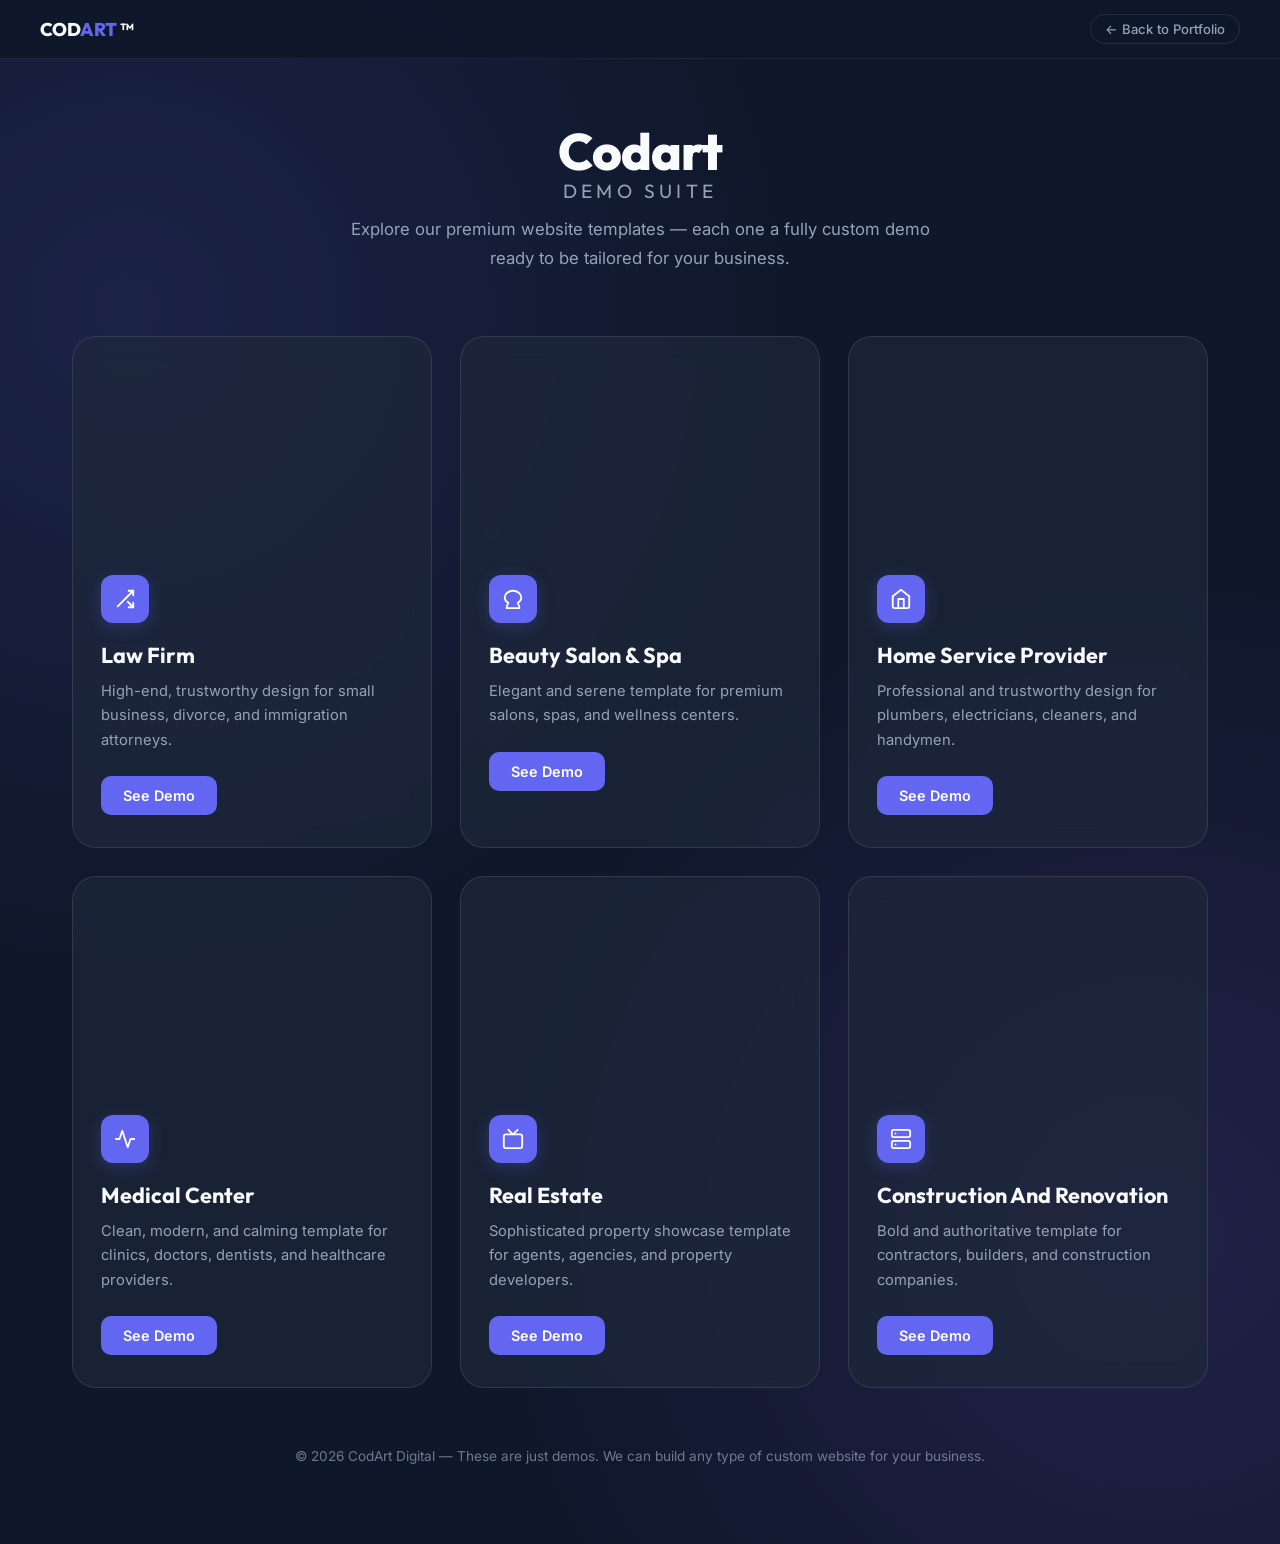
==== demos.html @ 300d822e "Add files via upload" ====
<!DOCTYPE html>
<html lang="en">

<head>
    <meta charset="UTF-8" />
    <meta name="viewport" content="width=device-width, initial-scale=1.0" />
    <title>Demo Suite | CodArt Premium Templates</title>
    <meta name="description"
        content="Explore CodArt's premium website demo templates — fully custom designs ready for any local business." />
    <link rel="preconnect" href="https://fonts.googleapis.com">
    <link rel="preconnect" href="https://fonts.gstatic.com" crossorigin>
    <link
        href="https://fonts.googleapis.com/css2?family=Inter:wght@400;500;600;700&family=Outfit:wght@400;600;800&display=swap"
        rel="stylesheet">
    <style>
        /* ── Variables ── */
        :root {
            --bg-color: #0f172a;
            --card-bg: rgba(30, 41, 59, 0.7);
            --card-border: rgba(255, 255, 255, 0.1);
            --accent-color: #6366f1;
            --accent-glow: rgba(99, 102, 241, 0.25);
            --text-primary: #f8fafc;
            --text-secondary: #94a3b8;
            --font-heading: 'Outfit', sans-serif;
            --font-body: 'Inter', sans-serif;
            --gold: #c9a227;
        }

        *,
        *::before,
        *::after {
            margin: 0;
            padding: 0;
            box-sizing: border-box;
        }

        html {
            scroll-behavior: smooth;
        }

        body {
            background-color: var(--bg-color);
            color: var(--text-primary);
            font-family: var(--font-body);
            min-height: 100vh;
            background-image:
                radial-gradient(circle at 10% 20%, rgba(99, 102, 241, 0.15) 0%, transparent 40%),
                radial-gradient(circle at 90% 80%, rgba(139, 92, 246, 0.15) 0%, transparent 40%);
        }

        /* ── Top Bar ── */
        .top-bar {
            position: sticky;
            top: 0;
            z-index: 100;
            background: rgba(15, 23, 42, 0.85);
            backdrop-filter: blur(16px);
            border-bottom: 1px solid rgba(255, 255, 255, 0.06);
            padding: 14px 40px;
            display: flex;
            align-items: center;
            justify-content: space-between;
        }

        .top-bar-brand {
            font-family: var(--font-heading);
            font-size: 1.15rem;
            font-weight: 800;
            letter-spacing: -0.01em;
            color: var(--text-primary);
            text-decoration: none;
        }

        .top-bar-brand span {
            color: var(--accent-color);
        }

        .back-link {
            display: inline-flex;
            align-items: center;
            gap: 6px;
            font-size: 0.82rem;
            font-weight: 500;
            color: var(--text-secondary);
            text-decoration: none;
            padding: 6px 14px;
            border: 1px solid rgba(255, 255, 255, 0.1);
            border-radius: 50px;
            transition: all 0.2s ease;
        }

        .back-link:hover {
            color: var(--text-primary);
            border-color: rgba(255, 255, 255, 0.3);
            background: rgba(255, 255, 255, 0.04);
        }

        /* ── Page Layout ── */
        .dashboard-container {
            width: 100%;
            max-width: 1200px;
            margin: 0 auto;
            padding: 60px 32px 80px;
            text-align: center;
        }

        /* ── Header ── */
        .dash-header {
            margin-bottom: 64px;
        }

        .logo {
            font-family: var(--font-heading);
            font-size: clamp(2.2rem, 5vw, 3.2rem);
            font-weight: 800;
            letter-spacing: -0.02em;
            margin-bottom: 12px;
        }

        .logo span {
            display: block;
            font-size: clamp(0.9rem, 2vw, 1.2rem);
            font-weight: 400;
            color: var(--text-secondary);
            text-transform: uppercase;
            letter-spacing: 0.22em;
            margin-top: -4px;
        }

        .subtitle {
            color: var(--text-secondary);
            font-size: 1.05rem;
            max-width: 580px;
            margin: 0 auto;
            line-height: 1.7;
        }

        /* ── Grid ── */
        .demo-grid {
            display: grid;
            grid-template-columns: repeat(auto-fit, minmax(320px, 1fr));
            gap: 28px;
            margin-bottom: 60px;
        }

        /* ── Card ── */
        .demo-card {
            background: var(--card-bg);
            border: 1px solid var(--card-border);
            border-radius: 24px;
            overflow: hidden;
            transition: transform 0.3s cubic-bezier(0.34, 1.56, 0.64, 1), box-shadow 0.3s ease, border-color 0.3s ease;
            backdrop-filter: blur(12px);
            text-align: left;
        }

        .demo-card:hover {
            transform: translateY(-10px);
            box-shadow: 0 20px 40px rgba(0, 0, 0, 0.4), 0 0 20px var(--accent-glow);
            border-color: rgba(99, 102, 241, 0.3);
        }

        .card-image {
            height: 210px;
            background-size: cover;
            background-position: center top;
            position: relative;
        }

        .law-image {
            background-image: url('https://images.unsplash.com/photo-1589829545856-d10d557cf95f?auto=format&fit=crop&q=80&w=800');
        }

        .beauty-image {
            background-image: url('https://images.unsplash.com/photo-1560750588-73207b1ef5b8?auto=format&fit=crop&q=80&w=800');
        }

        .home-service-image {
            background-image: url('https://images.unsplash.com/photo-1558618666-fcd25c85cd64?auto=format&fit=crop&q=80&w=800');
        }

        .medical-image {
            background-image: url('https://images.unsplash.com/photo-1519494026892-80bbd2d6fd0d?auto=format&fit=crop&q=80&w=800');
        }

        .real-estate-image {
            background-image: url('https://images.unsplash.com/photo-1560518883-ce09059eeffa?auto=format&fit=crop&q=80&w=800');
        }

        .construction-image {
            background-image: url('https://images.unsplash.com/photo-1504307651254-35680f356dfd?auto=format&fit=crop&q=80&w=800');
        }

        /* Coming soon overlay on card image */
        .card-image.coming-soon-img::after {
            content: 'COMING SOON';
            position: absolute;
            top: 12px;
            right: 12px;
            background: rgba(99, 102, 241, 0.85);
            color: #fff;
            font-size: 0.65rem;
            font-weight: 700;
            letter-spacing: 0.12em;
            padding: 4px 10px;
            border-radius: 50px;
        }

        .card-content {
            padding: 28px 28px 32px;
            position: relative;
        }

        .icon-wrap {
            width: 48px;
            height: 48px;
            background: var(--accent-color);
            border-radius: 12px;
            display: flex;
            align-items: center;
            justify-content: center;
            margin-bottom: 18px;
            box-shadow: 0 4px 16px var(--accent-glow);
        }

        .icon-wrap svg {
            color: white;
            width: 22px;
            height: 22px;
        }

        .card-content h3 {
            font-family: var(--font-heading);
            font-size: 1.35rem;
            font-weight: 700;
            margin-bottom: 10px;
            color: var(--text-primary);
        }

        .card-content p {
            color: var(--text-secondary);
            line-height: 1.65;
            margin-bottom: 24px;
            font-size: 0.92rem;
        }

        /* ── Buttons ── */
        .btn-demo {
            display: inline-flex;
            align-items: center;
            gap: 8px;
            padding: 11px 22px;
            background: var(--accent-color);
            color: white;
            text-decoration: none;
            border-radius: 10px;
            font-weight: 600;
            font-size: 0.9rem;
            transition: filter 0.2s ease, transform 0.2s ease;
        }

        .btn-demo:hover {
            filter: brightness(1.15);
            transform: translateY(-1px);
        }

        .btn-demo.coming-soon {
            background: rgba(99, 102, 241, 0.12);
            color: #818cf8;
            border: 1px solid rgba(99, 102, 241, 0.3);
            cursor: not-allowed;
            pointer-events: none;
            font-size: 0.8rem;
            letter-spacing: 0.08em;
            text-transform: uppercase;
        }

        /* ── Footer ── */
        .dash-footer {
            color: var(--text-secondary);
            font-size: 0.85rem;
            opacity: 0.7;
        }

        /* ── Responsive ── */
        @media (max-width: 600px) {
            .top-bar {
                padding: 12px 20px;
            }

            .dashboard-container {
                padding: 40px 20px 60px;
            }
        }
    </style>
</head>

<body>

    <!-- Top navigation bar -->
    <div class="top-bar">
        <a href="index.html" class="top-bar-brand">COD<span>ART</span> ™</a>
        <a href="index.html" class="back-link">← Back to Portfolio</a>
    </div>

    <div class="dashboard-container">

        <header class="dash-header">
            <h1 class="logo">Codart <span>Demo Suite</span></h1>
            <p class="subtitle">Explore our premium website templates — each one a fully custom demo ready to be
                tailored for your business.</p>
        </header>

        <main class="demo-grid">

            <!-- Law Firm Demo -->
            <div class="demo-card">
                <div class="card-image law-image"></div>
                <div class="card-content">
                    <div class="icon-wrap">
                        <svg xmlns="http://www.w3.org/2000/svg" width="22" height="22" viewBox="0 0 24 24" fill="none"
                            stroke="currentColor" stroke-width="2" stroke-linecap="round" stroke-linejoin="round">
                            <polyline points="16 3 21 3 21 8"></polyline>
                            <line x1="4" y1="20" x2="21" y2="3"></line>
                            <polyline points="21 16 21 21 16 21"></polyline>
                            <line x1="15" y1="15" x2="21" y2="21"></line>
                        </svg>
                    </div>
                    <h3>Law Firm</h3>
                    <p>High-end, trustworthy design for small business, divorce, and immigration attorneys.</p>
                    <!-- Replace href="#" with the live hosted URL once deployed, and remove class "coming-soon" -->
                    <a href="https://law-firm-seven-blush.vercel.app/" target="_blank" class="btn-demo">See Demo</a>
                </div>
            </div>

            <!-- Beauty Salon Demo -->
            <div class="demo-card">
                <div class="card-image beauty-image"></div>
                <div class="card-content">
                    <div class="icon-wrap">
                        <svg xmlns="http://www.w3.org/2000/svg" width="22" height="22" viewBox="0 0 24 24" fill="none"
                            stroke="currentColor" stroke-width="2" stroke-linecap="round" stroke-linejoin="round">
                            <path
                                d="M12 3c-4.97 0-9 3.185-9 7.115 0 2.557 1.522 4.82 3.889 6.115C6 17.66 5 19.915 5 22h14c0-2.085-1-4.34-1.889-5.77C19.478 14.935 21 12.672 21 10.115 21 6.185 16.97 3 12 3z">
                            </path>
                        </svg>
                    </div>
                    <h3>Beauty Salon &amp; Spa</h3>
                    <p>Elegant and serene template for premium salons, spas, and wellness centers.</p>
                    <!-- Replace href="#" with the live hosted URL once deployed, and remove class "coming-soon" -->
                    <a href="https://beauty-salon-mocha-xi.vercel.app/" target="_blank" class="btn-demo">See Demo</a>
                </div>
            </div>

            <!-- Home Service Provider Demo -->
            <div class="demo-card">
                <div class="card-image home-service-image"></div>
                <div class="card-content">
                    <div class="icon-wrap">
                        <svg xmlns="http://www.w3.org/2000/svg" width="22" height="22" viewBox="0 0 24 24" fill="none"
                            stroke="currentColor" stroke-width="2" stroke-linecap="round" stroke-linejoin="round">
                            <path d="M3 9l9-7 9 7v11a2 2 0 0 1-2 2H5a2 2 0 0 1-2-2z"></path>
                            <polyline points="9 22 9 12 15 12 15 22"></polyline>
                        </svg>
                    </div>
                    <h3>Home Service Provider</h3>
                    <p>Professional and trustworthy design for plumbers, electricians, cleaners, and handymen.</p>
                    <a href="https://home-services-omega.vercel.app/" target="_blank" class="btn-demo">See Demo</a>
                </div>
            </div>

            <!-- Medical Center Demo -->
            <div class="demo-card">
                <div class="card-image medical-image"></div>
                <div class="card-content">
                    <div class="icon-wrap">
                        <svg xmlns="http://www.w3.org/2000/svg" width="22" height="22" viewBox="0 0 24 24" fill="none"
                            stroke="currentColor" stroke-width="2" stroke-linecap="round" stroke-linejoin="round">
                            <path d="M22 12h-4l-3 9L9 3l-3 9H2"></path>
                        </svg>
                    </div>
                    <h3>Medical Center</h3>
                    <p>Clean, modern, and calming template for clinics, doctors, dentists, and healthcare providers.</p>
                    <a href="https://medical-center-lake.vercel.app/" target="_blank" class="btn-demo">See Demo</a>
                </div>
            </div>

            <!-- Real Estate Demo -->
            <div class="demo-card">
                <div class="card-image real-estate-image"></div>
                <div class="card-content">
                    <div class="icon-wrap">
                        <svg xmlns="http://www.w3.org/2000/svg" width="22" height="22" viewBox="0 0 24 24" fill="none"
                            stroke="currentColor" stroke-width="2" stroke-linecap="round" stroke-linejoin="round">
                            <rect x="2" y="7" width="20" height="15" rx="2" ry="2"></rect>
                            <polyline points="17 2 12 7 7 2"></polyline>
                        </svg>
                    </div>
                    <h3>Real Estate</h3>
                    <p>Sophisticated property showcase template for agents, agencies, and property developers.</p>
                    <a href="https://real-estate-one-sooty.vercel.app/" target="_blank" class="btn-demo">See
                        Demo</a>
                </div>
            </div>

            <!-- Construction Demo -->
            <div class="demo-card">
                <div class="card-image construction-image"></div>
                <div class="card-content">
                    <div class="icon-wrap">
                        <svg xmlns="http://www.w3.org/2000/svg" width="22" height="22" viewBox="0 0 24 24" fill="none"
                            stroke="currentColor" stroke-width="2" stroke-linecap="round" stroke-linejoin="round">
                            <rect x="2" y="2" width="20" height="8" rx="2" ry="2"></rect>
                            <rect x="2" y="14" width="20" height="8" rx="2" ry="2"></rect>
                            <line x1="6" y1="6" x2="6.01" y2="6"></line>
                            <line x1="6" y1="18" x2="6.01" y2="18"></line>
                        </svg>
                    </div>
                    <h3>Construction And Renovation</h3>
                    <p>Bold and authoritative template for contractors, builders, and construction companies.</p>
                    <a href="https://home-renovation-navy.vercel.app/" target="_blank" class="btn-demo">See Demo</a>
                </div>
            </div>

        </main>

        <footer class="dash-footer">
            <p>&copy; 2026 CodArt Digital &mdash; These are just demos. We can build any type of custom website for your
                business.</p>
        </footer>

    </div>

</body>

</html>
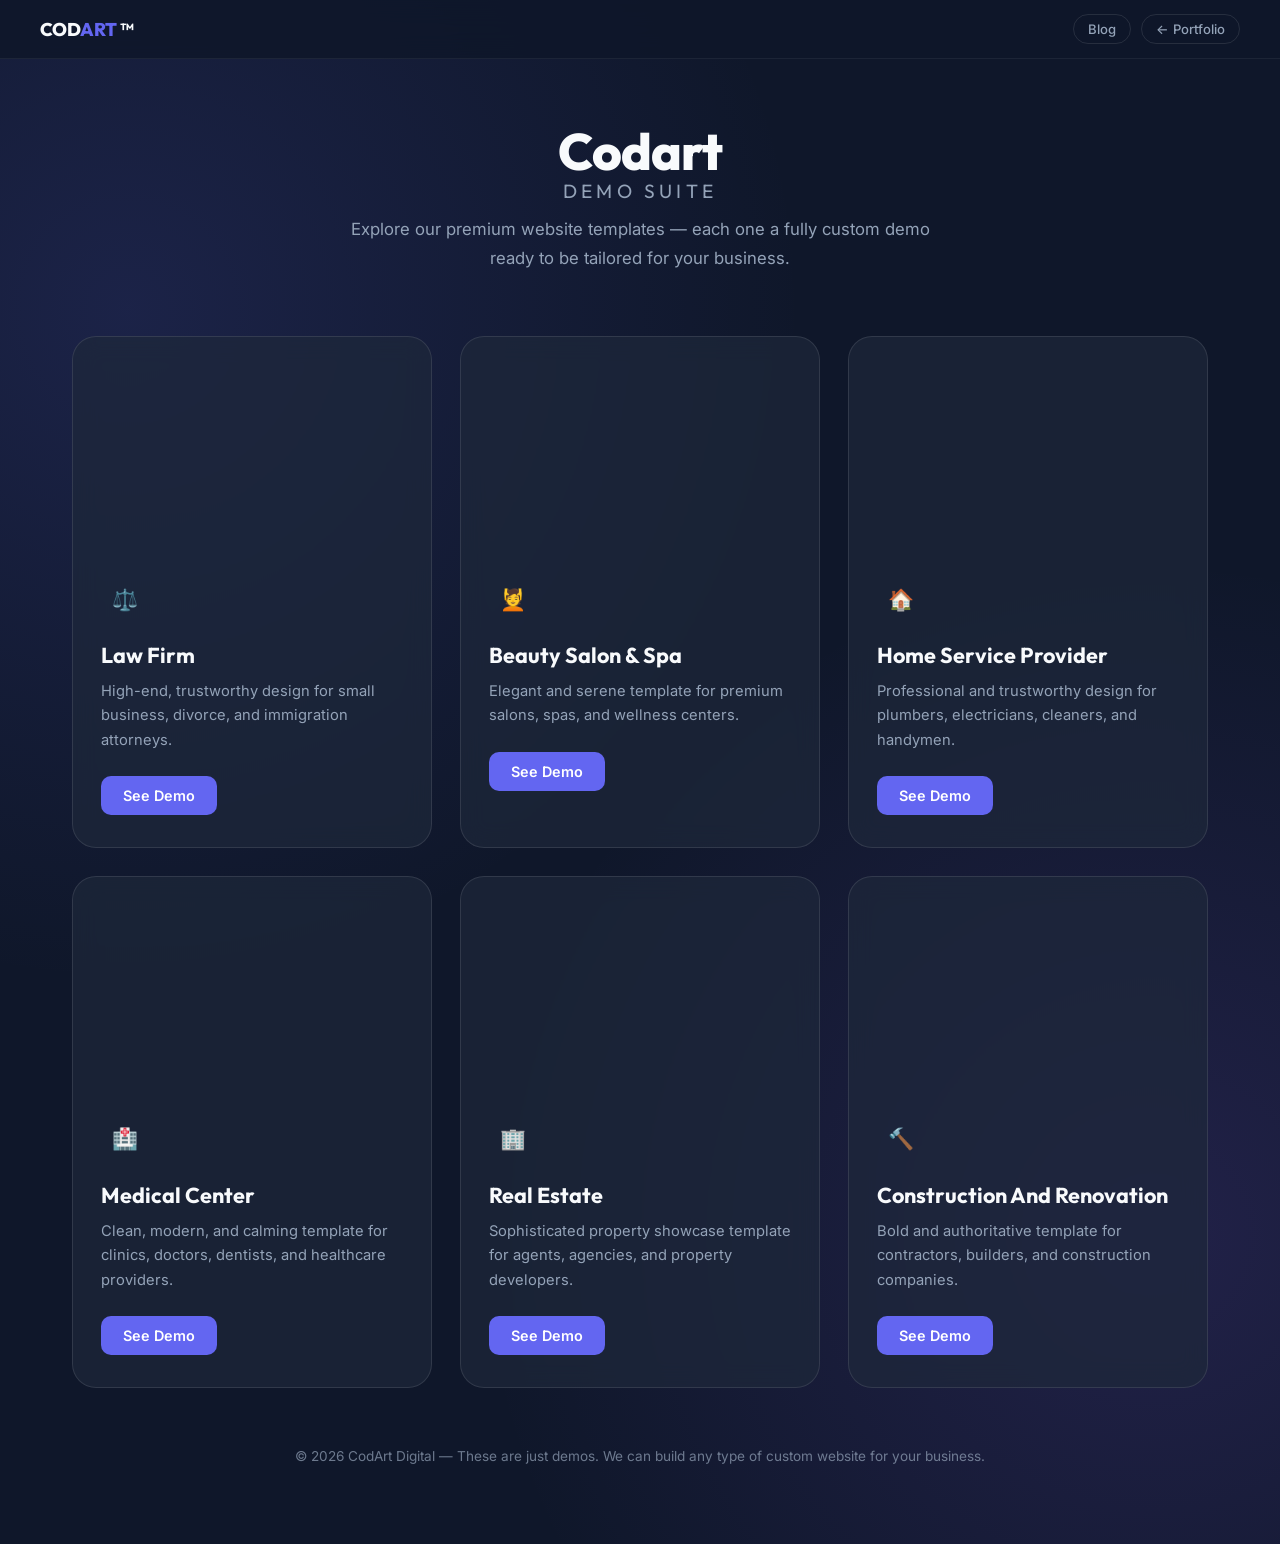
==== commit 8466e83d: "version 2.0" ====
--- a/demos.html
+++ b/demos.html
@@ -1,437 +1,368 @@
-<!DOCTYPE html>
-<html lang="en">
-
-<head>
-    <meta charset="UTF-8" />
-    <meta name="viewport" content="width=device-width, initial-scale=1.0" />
-    <title>Demo Suite | CodArt Premium Templates</title>
-    <meta name="description"
-        content="Explore CodArt's premium website demo templates — fully custom designs ready for any local business." />
-    <link rel="preconnect" href="https://fonts.googleapis.com">
-    <link rel="preconnect" href="https://fonts.gstatic.com" crossorigin>
-    <link
-        href="https://fonts.googleapis.com/css2?family=Inter:wght@400;500;600;700&family=Outfit:wght@400;600;800&display=swap"
-        rel="stylesheet">
-    <style>
-        /* ── Variables ── */
-        :root {
-            --bg-color: #0f172a;
-            --card-bg: rgba(30, 41, 59, 0.7);
-            --card-border: rgba(255, 255, 255, 0.1);
-            --accent-color: #6366f1;
-            --accent-glow: rgba(99, 102, 241, 0.25);
-            --text-primary: #f8fafc;
-            --text-secondary: #94a3b8;
-            --font-heading: 'Outfit', sans-serif;
-            --font-body: 'Inter', sans-serif;
-            --gold: #c9a227;
-        }
-
-        *,
-        *::before,
-        *::after {
-            margin: 0;
-            padding: 0;
-            box-sizing: border-box;
-        }
-
-        html {
-            scroll-behavior: smooth;
-        }
-
-        body {
-            background-color: var(--bg-color);
-            color: var(--text-primary);
-            font-family: var(--font-body);
-            min-height: 100vh;
-            background-image:
-                radial-gradient(circle at 10% 20%, rgba(99, 102, 241, 0.15) 0%, transparent 40%),
-                radial-gradient(circle at 90% 80%, rgba(139, 92, 246, 0.15) 0%, transparent 40%);
-        }
-
-        /* ── Top Bar ── */
-        .top-bar {
-            position: sticky;
-            top: 0;
-            z-index: 100;
-            background: rgba(15, 23, 42, 0.85);
-            backdrop-filter: blur(16px);
-            border-bottom: 1px solid rgba(255, 255, 255, 0.06);
-            padding: 14px 40px;
-            display: flex;
-            align-items: center;
-            justify-content: space-between;
-        }
-
-        .top-bar-brand {
-            font-family: var(--font-heading);
-            font-size: 1.15rem;
-            font-weight: 800;
-            letter-spacing: -0.01em;
-            color: var(--text-primary);
-            text-decoration: none;
-        }
-
-        .top-bar-brand span {
-            color: var(--accent-color);
-        }
-
-        .back-link {
-            display: inline-flex;
-            align-items: center;
-            gap: 6px;
-            font-size: 0.82rem;
-            font-weight: 500;
-            color: var(--text-secondary);
-            text-decoration: none;
-            padding: 6px 14px;
-            border: 1px solid rgba(255, 255, 255, 0.1);
-            border-radius: 50px;
-            transition: all 0.2s ease;
-        }
-
-        .back-link:hover {
-            color: var(--text-primary);
-            border-color: rgba(255, 255, 255, 0.3);
-            background: rgba(255, 255, 255, 0.04);
-        }
-
-        /* ── Page Layout ── */
-        .dashboard-container {
-            width: 100%;
-            max-width: 1200px;
-            margin: 0 auto;
-            padding: 60px 32px 80px;
-            text-align: center;
-        }
-
-        /* ── Header ── */
-        .dash-header {
-            margin-bottom: 64px;
-        }
-
-        .logo {
-            font-family: var(--font-heading);
-            font-size: clamp(2.2rem, 5vw, 3.2rem);
-            font-weight: 800;
-            letter-spacing: -0.02em;
-            margin-bottom: 12px;
-        }
-
-        .logo span {
-            display: block;
-            font-size: clamp(0.9rem, 2vw, 1.2rem);
-            font-weight: 400;
-            color: var(--text-secondary);
-            text-transform: uppercase;
-            letter-spacing: 0.22em;
-            margin-top: -4px;
-        }
-
-        .subtitle {
-            color: var(--text-secondary);
-            font-size: 1.05rem;
-            max-width: 580px;
-            margin: 0 auto;
-            line-height: 1.7;
-        }
-
-        /* ── Grid ── */
-        .demo-grid {
-            display: grid;
-            grid-template-columns: repeat(auto-fit, minmax(320px, 1fr));
-            gap: 28px;
-            margin-bottom: 60px;
-        }
-
-        /* ── Card ── */
-        .demo-card {
-            background: var(--card-bg);
-            border: 1px solid var(--card-border);
-            border-radius: 24px;
-            overflow: hidden;
-            transition: transform 0.3s cubic-bezier(0.34, 1.56, 0.64, 1), box-shadow 0.3s ease, border-color 0.3s ease;
-            backdrop-filter: blur(12px);
-            text-align: left;
-        }
-
-        .demo-card:hover {
-            transform: translateY(-10px);
-            box-shadow: 0 20px 40px rgba(0, 0, 0, 0.4), 0 0 20px var(--accent-glow);
-            border-color: rgba(99, 102, 241, 0.3);
-        }
-
-        .card-image {
-            height: 210px;
-            background-size: cover;
-            background-position: center top;
-            position: relative;
-        }
-
-        .law-image {
-            background-image: url('https://images.unsplash.com/photo-1589829545856-d10d557cf95f?auto=format&fit=crop&q=80&w=800');
-        }
-
-        .beauty-image {
-            background-image: url('https://images.unsplash.com/photo-1560750588-73207b1ef5b8?auto=format&fit=crop&q=80&w=800');
-        }
-
-        .home-service-image {
-            background-image: url('https://images.unsplash.com/photo-1558618666-fcd25c85cd64?auto=format&fit=crop&q=80&w=800');
-        }
-
-        .medical-image {
-            background-image: url('https://images.unsplash.com/photo-1519494026892-80bbd2d6fd0d?auto=format&fit=crop&q=80&w=800');
-        }
-
-        .real-estate-image {
-            background-image: url('https://images.unsplash.com/photo-1560518883-ce09059eeffa?auto=format&fit=crop&q=80&w=800');
-        }
-
-        .construction-image {
-            background-image: url('https://images.unsplash.com/photo-1504307651254-35680f356dfd?auto=format&fit=crop&q=80&w=800');
-        }
-
-        /* Coming soon overlay on card image */
-        .card-image.coming-soon-img::after {
-            content: 'COMING SOON';
-            position: absolute;
-            top: 12px;
-            right: 12px;
-            background: rgba(99, 102, 241, 0.85);
-            color: #fff;
-            font-size: 0.65rem;
-            font-weight: 700;
-            letter-spacing: 0.12em;
-            padding: 4px 10px;
-            border-radius: 50px;
-        }
-
-        .card-content {
-            padding: 28px 28px 32px;
-            position: relative;
-        }
-
-        .icon-wrap {
-            width: 48px;
-            height: 48px;
-            background: var(--accent-color);
-            border-radius: 12px;
-            display: flex;
-            align-items: center;
-            justify-content: center;
-            margin-bottom: 18px;
-            box-shadow: 0 4px 16px var(--accent-glow);
-        }
-
-        .icon-wrap svg {
-            color: white;
-            width: 22px;
-            height: 22px;
-        }
-
-        .card-content h3 {
-            font-family: var(--font-heading);
-            font-size: 1.35rem;
-            font-weight: 700;
-            margin-bottom: 10px;
-            color: var(--text-primary);
-        }
-
-        .card-content p {
-            color: var(--text-secondary);
-            line-height: 1.65;
-            margin-bottom: 24px;
-            font-size: 0.92rem;
-        }
-
-        /* ── Buttons ── */
-        .btn-demo {
-            display: inline-flex;
-            align-items: center;
-            gap: 8px;
-            padding: 11px 22px;
-            background: var(--accent-color);
-            color: white;
-            text-decoration: none;
-            border-radius: 10px;
-            font-weight: 600;
-            font-size: 0.9rem;
-            transition: filter 0.2s ease, transform 0.2s ease;
-        }
-
-        .btn-demo:hover {
-            filter: brightness(1.15);
-            transform: translateY(-1px);
-        }
-
-        .btn-demo.coming-soon {
-            background: rgba(99, 102, 241, 0.12);
-            color: #818cf8;
-            border: 1px solid rgba(99, 102, 241, 0.3);
-            cursor: not-allowed;
-            pointer-events: none;
-            font-size: 0.8rem;
-            letter-spacing: 0.08em;
-            text-transform: uppercase;
-        }
-
-        /* ── Footer ── */
-        .dash-footer {
-            color: var(--text-secondary);
-            font-size: 0.85rem;
-            opacity: 0.7;
-        }
-
-        /* ── Responsive ── */
-        @media (max-width: 600px) {
-            .top-bar {
-                padding: 12px 20px;
-            }
-
-            .dashboard-container {
-                padding: 40px 20px 60px;
-            }
-        }
-    </style>
-</head>
-
-<body>
-
-    <!-- Top navigation bar -->
-    <div class="top-bar">
-        <a href="index.html" class="top-bar-brand">COD<span>ART</span> ™</a>
-        <a href="index.html" class="back-link">← Back to Portfolio</a>
-    </div>
-
-    <div class="dashboard-container">
-
-        <header class="dash-header">
-            <h1 class="logo">Codart <span>Demo Suite</span></h1>
-            <p class="subtitle">Explore our premium website templates — each one a fully custom demo ready to be
-                tailored for your business.</p>
-        </header>
-
-        <main class="demo-grid">
-
-            <!-- Law Firm Demo -->
-            <div class="demo-card">
-                <div class="card-image law-image"></div>
-                <div class="card-content">
-                    <div class="icon-wrap">
-                        <svg xmlns="http://www.w3.org/2000/svg" width="22" height="22" viewBox="0 0 24 24" fill="none"
-                            stroke="currentColor" stroke-width="2" stroke-linecap="round" stroke-linejoin="round">
-                            <polyline points="16 3 21 3 21 8"></polyline>
-                            <line x1="4" y1="20" x2="21" y2="3"></line>
-                            <polyline points="21 16 21 21 16 21"></polyline>
-                            <line x1="15" y1="15" x2="21" y2="21"></line>
-                        </svg>
-                    </div>
-                    <h3>Law Firm</h3>
-                    <p>High-end, trustworthy design for small business, divorce, and immigration attorneys.</p>
-                    <!-- Replace href="#" with the live hosted URL once deployed, and remove class "coming-soon" -->
-                    <a href="https://law-firm-seven-blush.vercel.app/" target="_blank" class="btn-demo">See Demo</a>
-                </div>
-            </div>
-
-            <!-- Beauty Salon Demo -->
-            <div class="demo-card">
-                <div class="card-image beauty-image"></div>
-                <div class="card-content">
-                    <div class="icon-wrap">
-                        <svg xmlns="http://www.w3.org/2000/svg" width="22" height="22" viewBox="0 0 24 24" fill="none"
-                            stroke="currentColor" stroke-width="2" stroke-linecap="round" stroke-linejoin="round">
-                            <path
-                                d="M12 3c-4.97 0-9 3.185-9 7.115 0 2.557 1.522 4.82 3.889 6.115C6 17.66 5 19.915 5 22h14c0-2.085-1-4.34-1.889-5.77C19.478 14.935 21 12.672 21 10.115 21 6.185 16.97 3 12 3z">
-                            </path>
-                        </svg>
-                    </div>
-                    <h3>Beauty Salon &amp; Spa</h3>
-                    <p>Elegant and serene template for premium salons, spas, and wellness centers.</p>
-                    <!-- Replace href="#" with the live hosted URL once deployed, and remove class "coming-soon" -->
-                    <a href="https://beauty-salon-mocha-xi.vercel.app/" target="_blank" class="btn-demo">See Demo</a>
-                </div>
-            </div>
-
-            <!-- Home Service Provider Demo -->
-            <div class="demo-card">
-                <div class="card-image home-service-image"></div>
-                <div class="card-content">
-                    <div class="icon-wrap">
-                        <svg xmlns="http://www.w3.org/2000/svg" width="22" height="22" viewBox="0 0 24 24" fill="none"
-                            stroke="currentColor" stroke-width="2" stroke-linecap="round" stroke-linejoin="round">
-                            <path d="M3 9l9-7 9 7v11a2 2 0 0 1-2 2H5a2 2 0 0 1-2-2z"></path>
-                            <polyline points="9 22 9 12 15 12 15 22"></polyline>
-                        </svg>
-                    </div>
-                    <h3>Home Service Provider</h3>
-                    <p>Professional and trustworthy design for plumbers, electricians, cleaners, and handymen.</p>
-                    <a href="https://home-services-omega.vercel.app/" target="_blank" class="btn-demo">See Demo</a>
-                </div>
-            </div>
-
-            <!-- Medical Center Demo -->
-            <div class="demo-card">
-                <div class="card-image medical-image"></div>
-                <div class="card-content">
-                    <div class="icon-wrap">
-                        <svg xmlns="http://www.w3.org/2000/svg" width="22" height="22" viewBox="0 0 24 24" fill="none"
-                            stroke="currentColor" stroke-width="2" stroke-linecap="round" stroke-linejoin="round">
-                            <path d="M22 12h-4l-3 9L9 3l-3 9H2"></path>
-                        </svg>
-                    </div>
-                    <h3>Medical Center</h3>
-                    <p>Clean, modern, and calming template for clinics, doctors, dentists, and healthcare providers.</p>
-                    <a href="https://medical-center-lake.vercel.app/" target="_blank" class="btn-demo">See Demo</a>
-                </div>
-            </div>
-
-            <!-- Real Estate Demo -->
-            <div class="demo-card">
-                <div class="card-image real-estate-image"></div>
-                <div class="card-content">
-                    <div class="icon-wrap">
-                        <svg xmlns="http://www.w3.org/2000/svg" width="22" height="22" viewBox="0 0 24 24" fill="none"
-                            stroke="currentColor" stroke-width="2" stroke-linecap="round" stroke-linejoin="round">
-                            <rect x="2" y="7" width="20" height="15" rx="2" ry="2"></rect>
-                            <polyline points="17 2 12 7 7 2"></polyline>
-                        </svg>
-                    </div>
-                    <h3>Real Estate</h3>
-                    <p>Sophisticated property showcase template for agents, agencies, and property developers.</p>
-                    <a href="https://real-estate-one-sooty.vercel.app/" target="_blank" class="btn-demo">See
-                        Demo</a>
-                </div>
-            </div>
-
-            <!-- Construction Demo -->
-            <div class="demo-card">
-                <div class="card-image construction-image"></div>
-                <div class="card-content">
-                    <div class="icon-wrap">
-                        <svg xmlns="http://www.w3.org/2000/svg" width="22" height="22" viewBox="0 0 24 24" fill="none"
-                            stroke="currentColor" stroke-width="2" stroke-linecap="round" stroke-linejoin="round">
-                            <rect x="2" y="2" width="20" height="8" rx="2" ry="2"></rect>
-                            <rect x="2" y="14" width="20" height="8" rx="2" ry="2"></rect>
-                            <line x1="6" y1="6" x2="6.01" y2="6"></line>
-                            <line x1="6" y1="18" x2="6.01" y2="18"></line>
-                        </svg>
-                    </div>
-                    <h3>Construction And Renovation</h3>
-                    <p>Bold and authoritative template for contractors, builders, and construction companies.</p>
-                    <a href="https://home-renovation-navy.vercel.app/" target="_blank" class="btn-demo">See Demo</a>
-                </div>
-            </div>
-
-        </main>
-
-        <footer class="dash-footer">
-            <p>&copy; 2026 CodArt Digital &mdash; These are just demos. We can build any type of custom website for your
-                business.</p>
-        </footer>
-
-    </div>
-
-</body>
-
+<!DOCTYPE html>
+<html lang="en">
+
+<head>
+    <meta charset="UTF-8" />
+    <meta name="viewport" content="width=device-width, initial-scale=1.0" />
+    <title>Demo Suite | CodArt Premium Templates</title>
+    <meta name="description"
+        content="Explore CodArt's premium website demo templates — fully custom designs ready for any local business." />
+    <link rel="preconnect" href="https://fonts.googleapis.com">
+    <link rel="preconnect" href="https://fonts.gstatic.com" crossorigin>
+    <link
+        href="https://fonts.googleapis.com/css2?family=Inter:wght@400;500;600;700&family=Outfit:wght@400;600;800&display=swap"
+        rel="stylesheet">
+    <style>
+        /* ── Variables ── */
+        :root {
+            --bg-color: #0f172a;
+            --card-bg: rgba(30, 41, 59, 0.7);
+            --card-border: rgba(255, 255, 255, 0.1);
+            --accent-color: #6366f1;
+            --accent-glow: rgba(99, 102, 241, 0.25);
+            --text-primary: #f8fafc;
+            --text-secondary: #94a3b8;
+            --font-heading: 'Outfit', sans-serif;
+            --font-body: 'Inter', sans-serif;
+            --gold: #c9a227;
+        }
+
+        *,
+        *::before,
+        *::after {
+            margin: 0;
+            padding: 0;
+            box-sizing: border-box;
+        }
+
+        html {
+            scroll-behavior: smooth;
+        }
+
+        body {
+            background-color: var(--bg-color);
+            color: var(--text-primary);
+            font-family: var(--font-body);
+            min-height: 100vh;
+            background-image:
+                radial-gradient(circle at 10% 20%, rgba(99, 102, 241, 0.15) 0%, transparent 40%),
+                radial-gradient(circle at 90% 80%, rgba(139, 92, 246, 0.15) 0%, transparent 40%);
+        }
+
+        /* ── Top Bar ── */
+        .top-bar {
+            position: sticky;
+            top: 0;
+            z-index: 100;
+            background: rgba(15, 23, 42, 0.85);
+            backdrop-filter: blur(16px);
+            border-bottom: 1px solid rgba(255, 255, 255, 0.06);
+            padding: 14px 40px;
+            display: flex;
+            align-items: center;
+            justify-content: space-between;
+        }
+
+        .top-bar-brand {
+            font-family: var(--font-heading);
+            font-size: 1.15rem;
+            font-weight: 800;
+            letter-spacing: -0.01em;
+            color: var(--text-primary);
+            text-decoration: none;
+        }
+
+        .top-bar-brand span {
+            color: var(--accent-color);
+        }
+
+        .back-link {
+            display: inline-flex;
+            align-items: center;
+            gap: 6px;
+            font-size: 0.82rem;
+            font-weight: 500;
+            color: var(--text-secondary);
+            text-decoration: none;
+            padding: 6px 14px;
+            border: 1px solid rgba(255, 255, 255, 0.1);
+            border-radius: 50px;
+            transition: all 0.2s ease;
+        }
+
+        .back-link:hover {
+            color: var(--text-primary);
+            border-color: rgba(255, 255, 255, 0.3);
+            background: rgba(255, 255, 255, 0.04);
+        }
+
+        /* ── Page Layout ── */
+        .dashboard-container {
+            width: 100%;
+            max-width: 1200px;
+            margin: 0 auto;
+            padding: 60px 32px 80px;
+            text-align: center;
+        }
+
+        /* ── Header ── */
+        .dash-header {
+            margin-bottom: 64px;
+        }
+
+        .logo {
+            font-family: var(--font-heading);
+            font-size: clamp(2.2rem, 5vw, 3.2rem);
+            font-weight: 800;
+            letter-spacing: -0.02em;
+            margin-bottom: 12px;
+        }
+
+        .logo span {
+            display: block;
+            font-size: clamp(0.9rem, 2vw, 1.2rem);
+            font-weight: 400;
+            color: var(--text-secondary);
+            text-transform: uppercase;
+            letter-spacing: 0.22em;
+            margin-top: -4px;
+        }
+
+        .subtitle {
+            color: var(--text-secondary);
+            font-size: 1.05rem;
+            max-width: 580px;
+            margin: 0 auto;
+            line-height: 1.7;
+        }
+
+        /* ── Grid ── */
+        .demo-grid {
+            display: grid;
+            grid-template-columns: repeat(auto-fit, minmax(320px, 1fr));
+            gap: 28px;
+            margin-bottom: 60px;
+        }
+
+        /* ── Card ── */
+        .demo-card {
+            background: var(--card-bg);
+            border: 1px solid var(--card-border);
+            border-radius: 24px;
+            overflow: hidden;
+            transition: transform 0.3s cubic-bezier(0.34, 1.56, 0.64, 1), box-shadow 0.3s ease, border-color 0.3s ease;
+            backdrop-filter: blur(12px);
+            text-align: left;
+        }
+
+        .demo-card:hover {
+            transform: translateY(-10px);
+            box-shadow: 0 20px 40px rgba(0, 0, 0, 0.4), 0 0 20px var(--accent-glow);
+            border-color: rgba(99, 102, 241, 0.3);
+        }
+
+        .card-image {
+            height: 210px;
+            background-size: cover;
+            background-position: center top;
+            position: relative;
+        }
+
+        .law-image {
+            background-image: url('https://images.unsplash.com/photo-1589829545856-d10d557cf95f?auto=format&fit=crop&q=80&w=800');
+        }
+
+        .beauty-image {
+            background-image: url('https://images.unsplash.com/photo-1560750588-73207b1ef5b8?auto=format&fit=crop&q=80&w=800');
+        }
+
+        .home-service-image {
+            background-image: url('https://images.unsplash.com/photo-1558618666-fcd25c85cd64?auto=format&fit=crop&q=80&w=800');
+        }
+
+        .medical-image {
+            background-image: url('https://images.unsplash.com/photo-1519494026892-80bbd2d6fd0d?auto=format&fit=crop&q=80&w=800');
+        }
+
+        .real-estate-image {
+            background-image: url('https://images.unsplash.com/photo-1560518883-ce09059eeffa?auto=format&fit=crop&q=80&w=800');
+        }
+
+        .construction-image {
+            background-image: url('https://images.unsplash.com/photo-1504307651254-35680f356dfd?auto=format&fit=crop&q=80&w=800');
+        }
+
+        /* Coming soon overlay on card image */
+        .card-image.coming-soon-img::after {
+            content: 'COMING SOON';
+            position: absolute;
+            top: 12px;
+            right: 12px;
+            background: rgba(99, 102, 241, 0.85);
+            color: #fff;
+            font-size: 0.65rem;
+            font-weight: 700;
+            letter-spacing: 0.12em;
+            padding: 4px 10px;
+            border-radius: 50px;
+        }
+
+        .card-content {
+            padding: 28px 28px 32px;
+            position: relative;
+        }
+
+        .icon-wrap {
+            width: 48px;
+            height: 48px;
+            background: var(--accent-color);
+            border-radius: 12px;
+            display: flex;
+            align-items: center;
+            justify-content: center;
+            margin-bottom: 18px;
+            box-shadow: 0 4px 16px var(--accent-glow);
+        }
+
+        .icon-wrap svg {
+            color: white;
+            width: 22px;
+            height: 22px;
+        }
+
+        .card-content h3 {
+            font-family: var(--font-heading);
+            font-size: 1.35rem;
+            font-weight: 700;
+            margin-bottom: 10px;
+            color: var(--text-primary);
+        }
+
+        .card-content p {
+            color: var(--text-secondary);
+            line-height: 1.65;
+            margin-bottom: 24px;
+            font-size: 0.92rem;
+        }
+
+        /* ── Buttons ── */
+        .btn-demo {
+            display: inline-flex;
+            align-items: center;
+            gap: 8px;
+            padding: 11px 22px;
+            background: var(--accent-color);
+            color: white;
+            text-decoration: none;
+            border-radius: 10px;
+            font-weight: 600;
+            font-size: 0.9rem;
+            transition: filter 0.2s ease, transform 0.2s ease;
+        }
+
+        .btn-demo:hover {
+            filter: brightness(1.15);
+            transform: translateY(-1px);
+        }
+
+        .btn-demo.coming-soon {
+            background: rgba(99, 102, 241, 0.12);
+            color: #818cf8;
+            border: 1px solid rgba(99, 102, 241, 0.3);
+            cursor: not-allowed;
+            pointer-events: none;
+            font-size: 0.8rem;
+            letter-spacing: 0.08em;
+            text-transform: uppercase;
+        }
+
+        /* ── Footer ── */
+        .dash-footer {
+            color: var(--text-secondary);
+            font-size: 0.85rem;
+            opacity: 0.7;
+        }
+
+        /* ── Responsive ── */
+        @media (max-width: 600px) {
+            .top-bar {
+                padding: 12px 20px;
+            }
+
+            .dashboard-container {
+                padding: 40px 20px 60px;
+            }
+        }
+    </style>
+</head>
+
+<body>
+
+    <!-- Top navigation bar -->
+    <div class="top-bar">
+        <a href="index.html" class="top-bar-brand">COD<span>ART</span> ™</a>
+        <div style="display:flex;gap:10px;align-items:center;">
+            <a href="blogs.html" class="back-link">Blog</a>
+            <a href="index.html" class="back-link">← Portfolio</a>
+        </div>
+    </div>
+
+    <div class="dashboard-container">
+
+        <header class="dash-header">
+            <h1 class="logo">Codart <span>Demo Suite</span></h1>
+            <p class="subtitle">Explore our premium website templates — each one a fully custom demo ready to be
+                tailored for your business.</p>
+        </header>
+
+        <main class="demo-grid" id="demoGrid">
+            <!-- Rendered by JS below -->
+        </main>
+
+        <script>
+            // ── Default demos (fallback if CMS hasn't saved any) ──
+            var DEFAULT_DEMOS = [
+                { id: 1, name: 'Law Firm', description: 'High-end, trustworthy design for small business, divorce, and immigration attorneys.', link: 'https://law-firm-seven-blush.vercel.app/', status: 'live', imageClass: 'law-image', icon: '⚖️' },
+                { id: 2, name: 'Beauty Salon & Spa', description: 'Elegant and serene template for premium salons, spas, and wellness centers.', link: 'https://beauty-salon-mocha-xi.vercel.app/', status: 'live', imageClass: 'beauty-image', icon: '💆' },
+                { id: 3, name: 'Home Service Provider', description: 'Professional and trustworthy design for plumbers, electricians, cleaners, and handymen.', link: 'https://home-services-omega.vercel.app/', status: 'live', imageClass: 'home-service-image', icon: '🏠' },
+                { id: 4, name: 'Medical Center', description: 'Clean, modern, and calming template for clinics, doctors, dentists, and healthcare providers.', link: 'https://medical-center-lake.vercel.app/', status: 'live', imageClass: 'medical-image', icon: '🏥' },
+                { id: 5, name: 'Real Estate', description: 'Sophisticated property showcase template for agents, agencies, and property developers.', link: 'https://real-estate-one-sooty.vercel.app/', status: 'live', imageClass: 'real-estate-image', icon: '🏢' },
+                { id: 6, name: 'Construction And Renovation', description: 'Bold and authoritative template for contractors, builders, and construction companies.', link: 'https://home-renovation-navy.vercel.app/', status: 'live', imageClass: 'construction-image', icon: '🔨' }
+            ];
+
+            function loadDemos() {
+                try { var s = localStorage.getItem('codart_demos'); return s ? JSON.parse(s) : DEFAULT_DEMOS; }
+                catch (e) { return DEFAULT_DEMOS; }
+            }
+
+            function renderDemos() {
+                var demos = loadDemos();
+                var grid = document.getElementById('demoGrid');
+                if (!demos.length) {
+                    grid.innerHTML = '<p style="color:#94a3b8;text-align:center;padding:60px">No demos available yet.</p>';
+                    return;
+                }
+                grid.innerHTML = demos.map(function (d) {
+                    var imgHtml = d.image
+                        ? '<div class="card-image" style="background-image:url(\'' + d.image + '\');background-size:cover;background-position:center top;" ' + (d.status === 'coming-soon' ? 'class="card-image coming-soon-img"' : '') + '></div>'
+                        : '<div class="card-image ' + (d.imageClass || '') + ' ' + (d.status === 'coming-soon' ? 'coming-soon-img' : '') + '"></div>';
+                    var btnHtml = d.status === 'coming-soon'
+                        ? '<a class="btn-demo coming-soon">Coming Soon</a>'
+                        : '<a href="' + d.link + '" target="_blank" class="btn-demo">See Demo</a>';
+                    return '<div class="demo-card">' + imgHtml + '<div class="card-content"><div class="icon-wrap" style="font-size:1.3rem;background:none;box-shadow:none">' + (d.icon || '🌐') + '</div><h3>' + d.name + '</h3><p>' + d.description + '</p>' + btnHtml + '</div></div>';
+                }).join('');
+            }
+
+            renderDemos();
+        </script>
+
+        <footer class="dash-footer">
+            <p>&copy; 2026 CodArt Digital &mdash; These are just demos. We can build any type of custom website for your
+                business.</p>
+        </footer>
+
+    </div>
+
+</body>
+
 </html>
